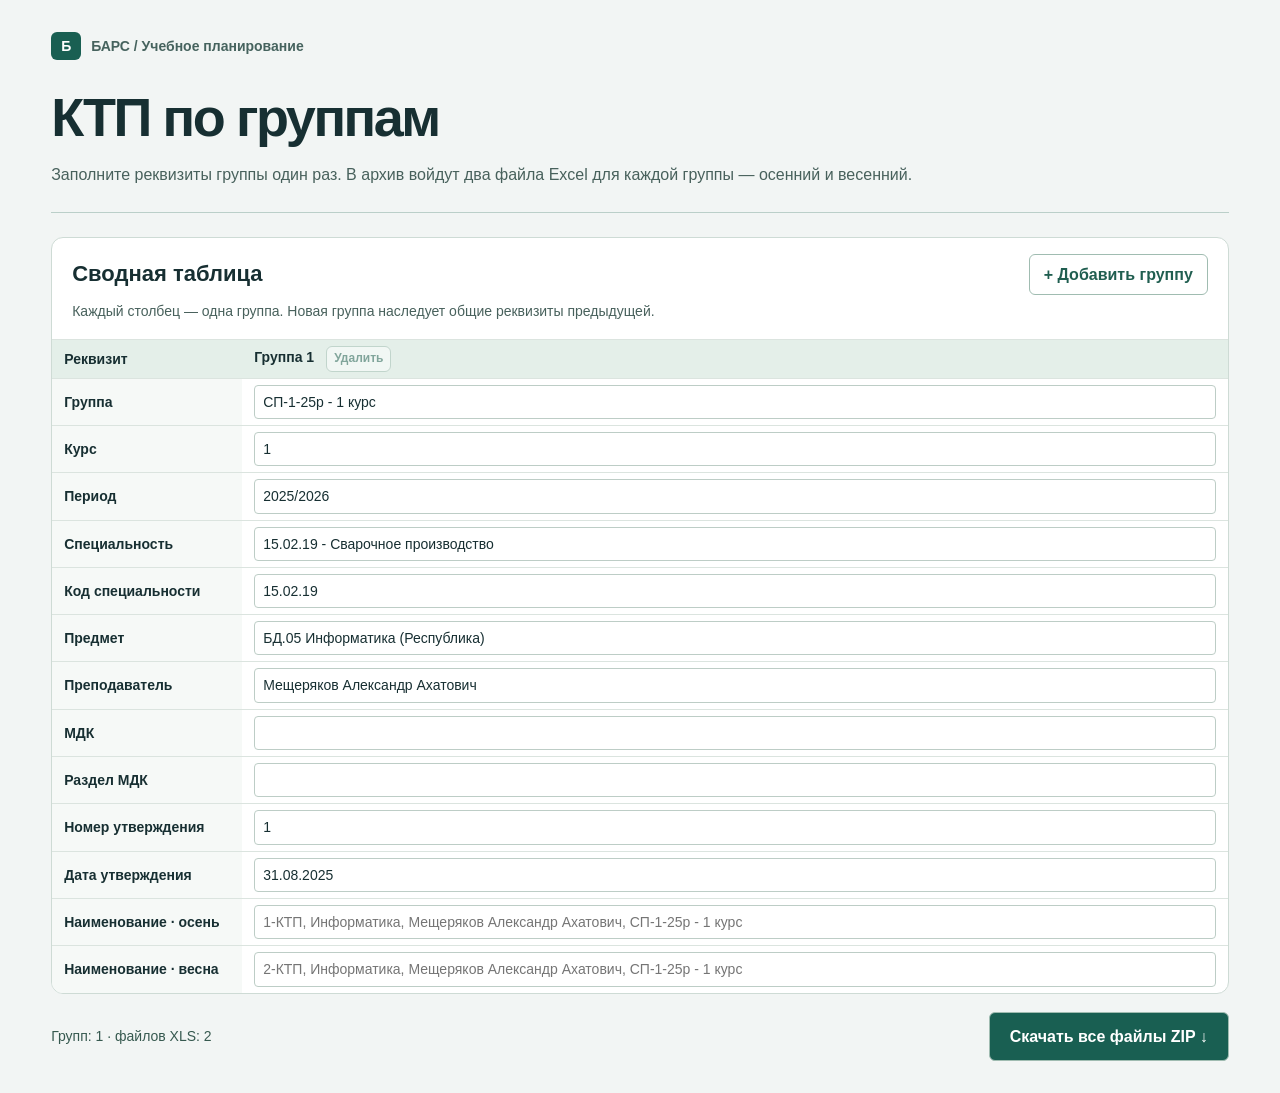
==== ktp-generator/index.html @ 6e15567e "Добавить автономный генератор семестровых КТП по группам" ====
<!DOCTYPE html>
<html lang="ru"><meta charset="utf-8"><meta name="viewport" content="width=device-width,initial-scale=1">
<title>КТП по группам · БАРС</title>
<link rel="stylesheet" href="style.css">
<main>
<header><div class="brand"><span>Б</span> БАРС / Учебное планирование</div>
<h1>КТП по группам</h1><p>Заполните реквизиты группы один раз. В архив войдут два файла Excel для каждой группы — осенний и весенний.</p></header>
<form id="editor">
<section><div class="bar"><h2>Сводная таблица</h2><button id="add" type="button">+ Добавить группу</button></div>
<p class="hint">Каждый столбец — одна группа. Новая группа наследует общие реквизиты предыдущей.</p>
<div class="scroll"><table><thead><tr id="heads"><th scope="col">Реквизит</th></tr></thead><tbody id="fields"></tbody></table></div>
</section>
<footer><output id="status" aria-live="polite"></output><button id="download">Скачать все файлы ZIP ↓</button></footer>
</form></main>
<script src="vendor/jszip.min.js"></script><script src="templates.js"></script><script src="workbook.js"></script><script src="app.js"></script>
</html>
---- ktp-generator/style.css ----
*{box-sizing:border-box}body{margin:0;background:#f2f5f4;color:#172f32;font:16px/1.45 "Source Sans 3",Arial,sans-serif}main{max-width:1320px;margin:auto;padding:32px clamp(12px,4vw,60px)}header{padding:0 0 20px;border-bottom:1px solid #bbcfc9}.brand{font-size:14px;color:#46635e;font-weight:600}.brand span{display:inline-block;padding:4px 10px;background:#195f52;color:white;border-radius:6px;margin-right:6px}h1{font-size:clamp(32px,5vw,54px);letter-spacing:-.045em;margin:18px 0 4px}p{margin:6px 0;color:#48615c}section{margin-top:24px;background:white;border:1px solid #cedbd5;border-radius:12px;overflow:hidden}.bar,footer{display:flex;gap:12px;align-items:center;justify-content:space-between;flex-wrap:wrap}.bar{padding:16px 20px 0}h2{font-size:22px;margin:0}.hint{font-size:14px;margin:6px 20px 18px}.scroll{overflow:auto}table{border-collapse:separate;border-spacing:0;min-width:100%;font-size:14px}th,td{text-align:left;border-top:1px solid #dbe4df;padding:6px 12px}thead th{background:#e4efe9}th:first-child{position:sticky;left:0;background:#f6f9f7;width:190px;min-width:122px;z-index:1}thead th:first-child{background:#e4efe9}td{min-width:300px}input{color:inherit;font:inherit;padding:6px 8px;width:100%;border:1px solid #bdcdc6;border-radius:4px}input:focus{outline:2px solid #19836d}button{font:inherit;font-weight:600;cursor:pointer;color:#205e50;background:#fff;border:1px solid #a0bcb1;border-radius:6px;padding:8px 14px}.remove{font-size:12px;padding:3px 7px;margin-left:12px}button:disabled{opacity:.5;cursor:default}footer{margin-top:18px}#download{background:#195f52;color:white;padding:12px 20px}output{font-size:14px;color:#36594f}@media(max-width:550px){main{padding:16px 8px}.bar{padding:12px}.hint{margin-left:12px}th,td{padding:5px 6px}td{min-width:220px}}
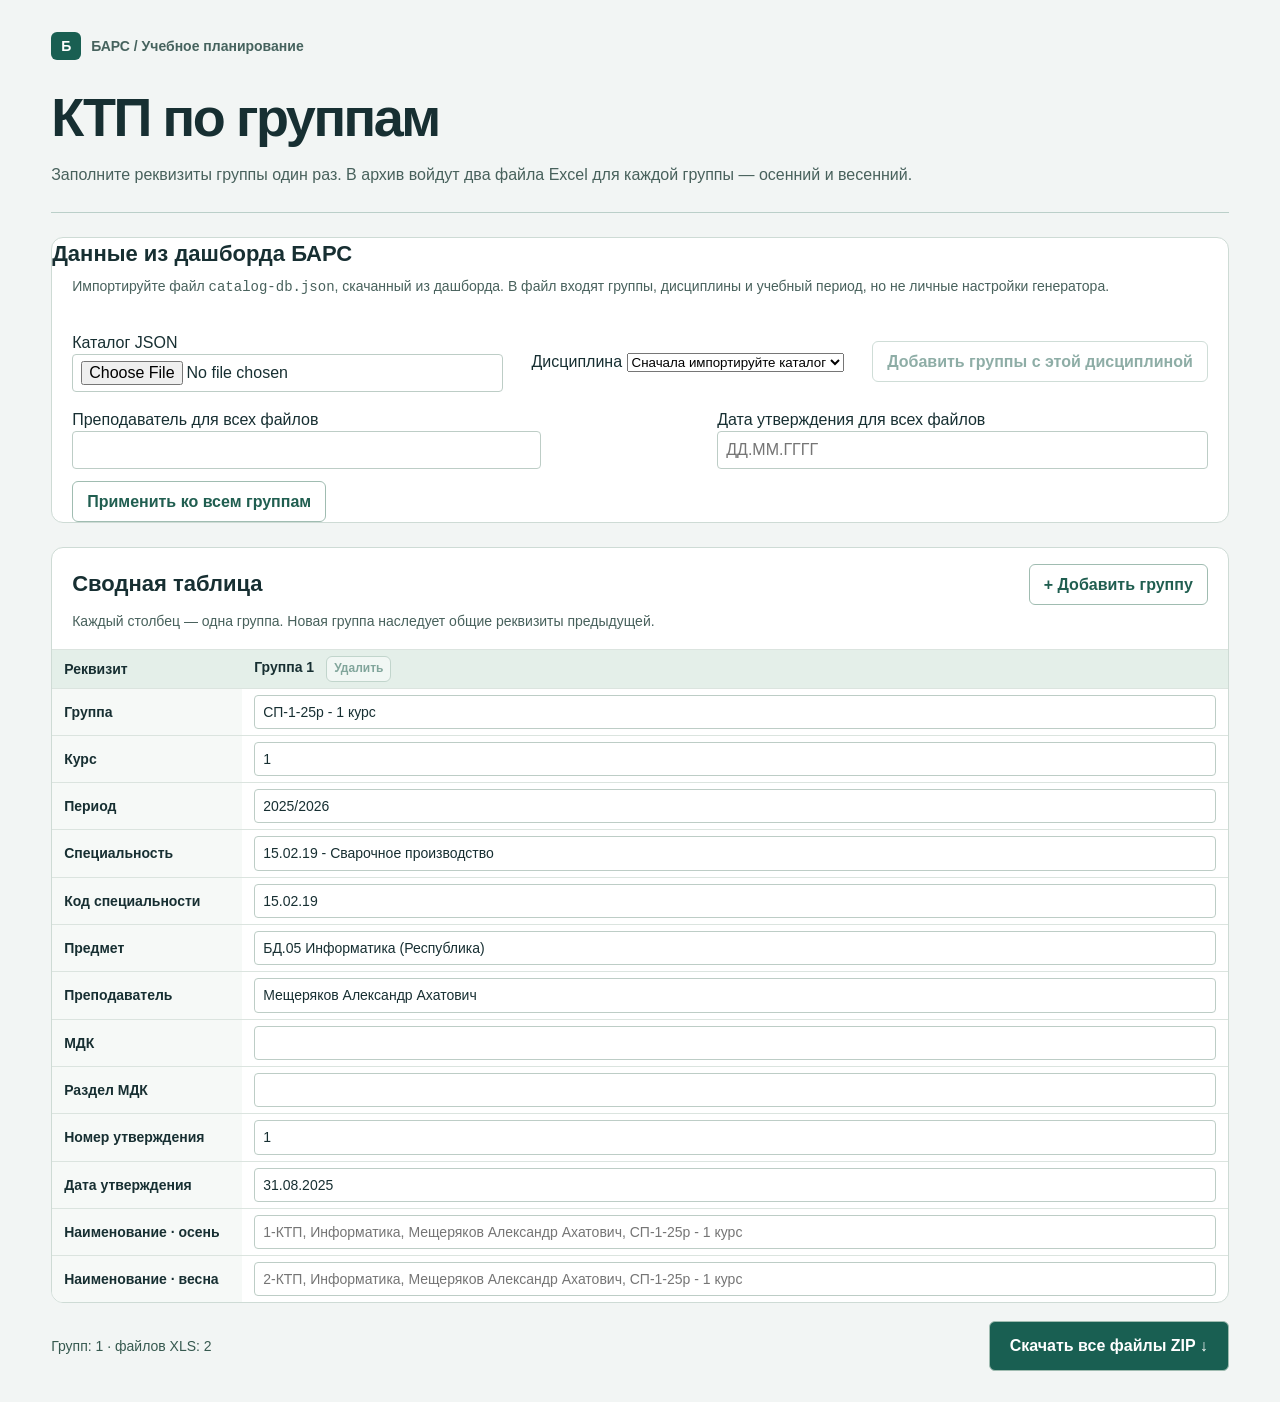
==== commit 1e51443a: "feat: KTP generator imports dashboard catalog with shared teacher and approval date" ====
--- a/ktp-generator/index.html
+++ b/ktp-generator/index.html
@@ -5,6 +5,21 @@
 <main>
 <header><div class="brand"><span>Б</span> БАРС / Учебное планирование</div>
 <h1>КТП по группам</h1><p>Заполните реквизиты группы один раз. В архив войдут два файла Excel для каждой группы — осенний и весенний.</p></header>
+<section class="catalog-import">
+  <h2>Данные из дашборда БАРС</h2>
+  <p class="hint">Импортируйте файл <code>catalog-db.json</code>, скачанный из дашборда. В файл входят группы, дисциплины и учебный период, но не личные настройки генератора.</p>
+  <div class="bar import-row">
+    <label>Каталог JSON <input id="catalog-import" type="file" accept=".json,application/json"></label>
+    <label>Дисциплина <select id="catalog-subject"><option value="">Сначала импортируйте каталог</option></select></label>
+    <button type="button" id="catalog-add" disabled>Добавить группы с этой дисциплиной</button>
+  </div>
+  <div class="bar import-row">
+    <label>Преподаватель для всех файлов <input id="common-teacher" type="text"></label>
+    <label>Дата утверждения для всех файлов <input id="common-date" type="text" placeholder="ДД.ММ.ГГГГ"></label>
+    <button type="button" id="common-apply">Применить ко всем группам</button>
+  </div>
+  <output id="import-status" aria-live="polite"></output>
+</section>
 <form id="editor">
 <section><div class="bar"><h2>Сводная таблица</h2><button id="add" type="button">+ Добавить группу</button></div>
 <p class="hint">Каждый столбец — одна группа. Новая группа наследует общие реквизиты предыдущей.</p>
